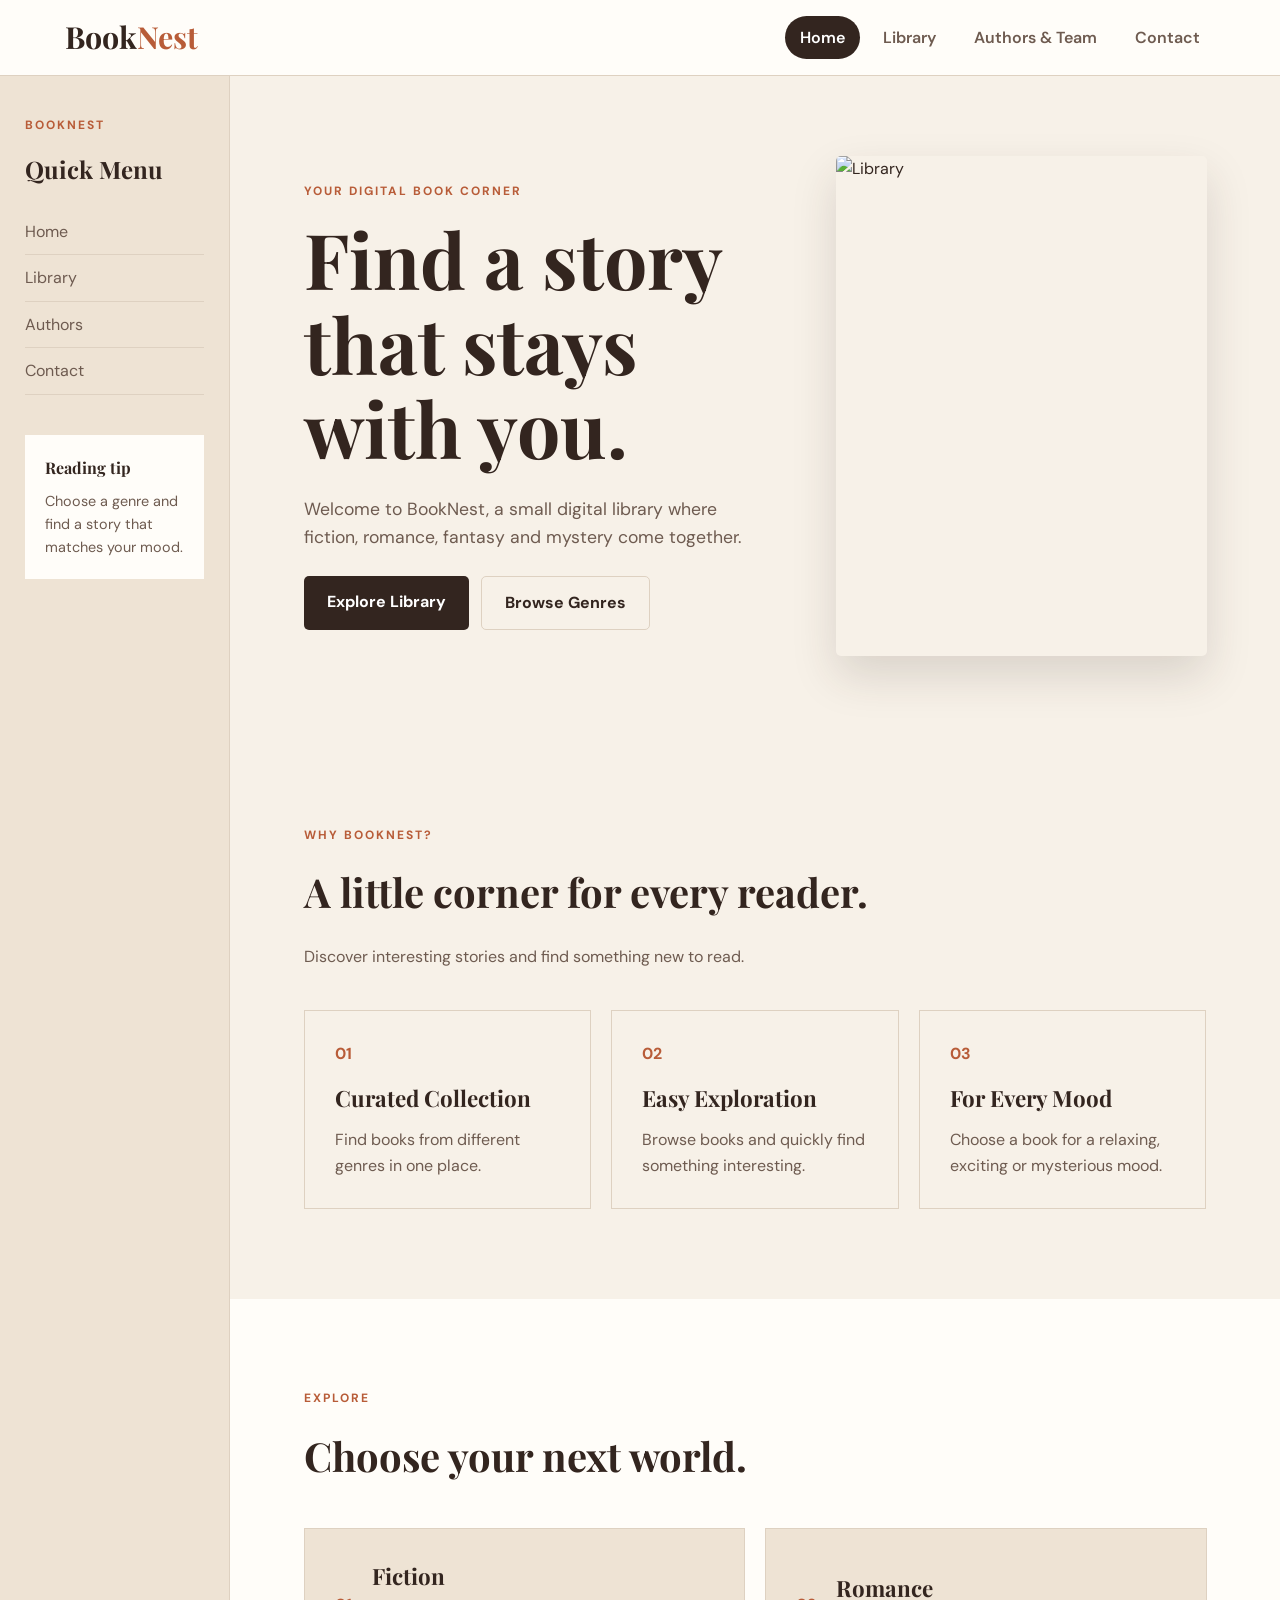
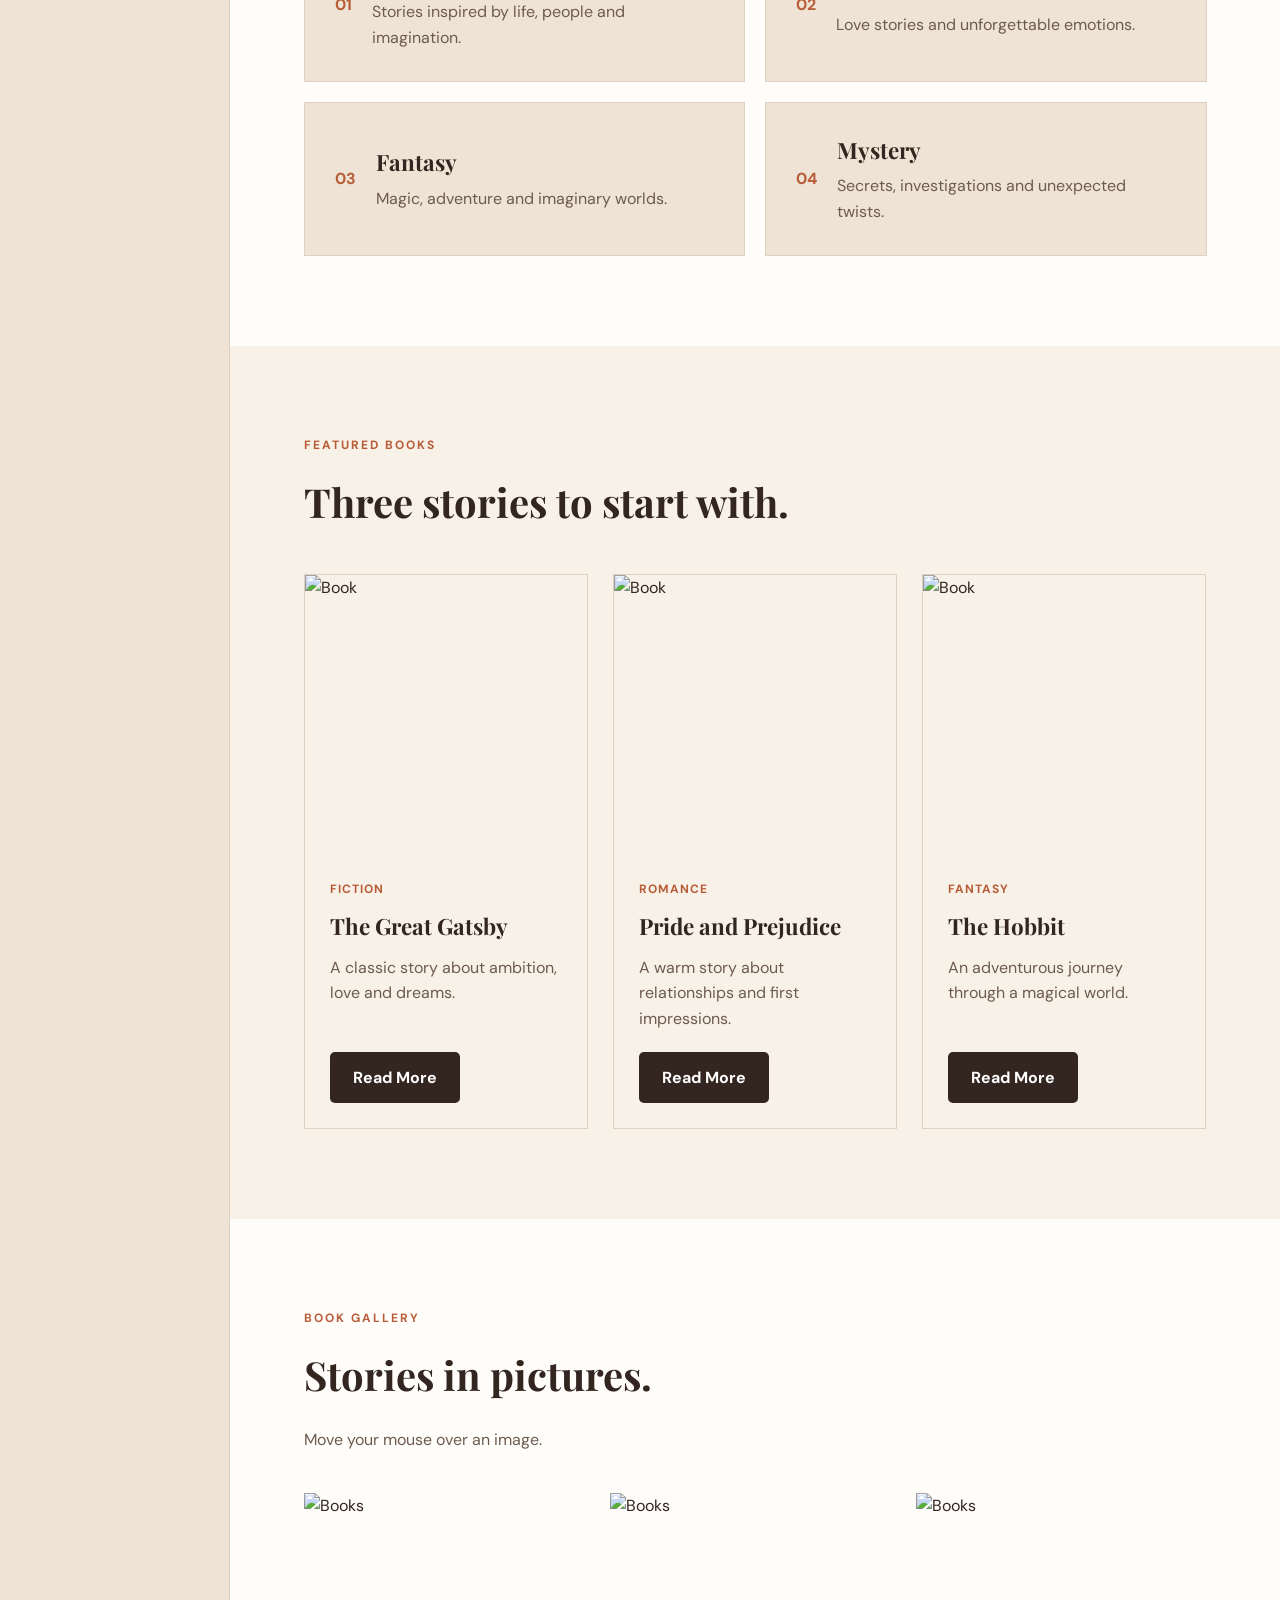
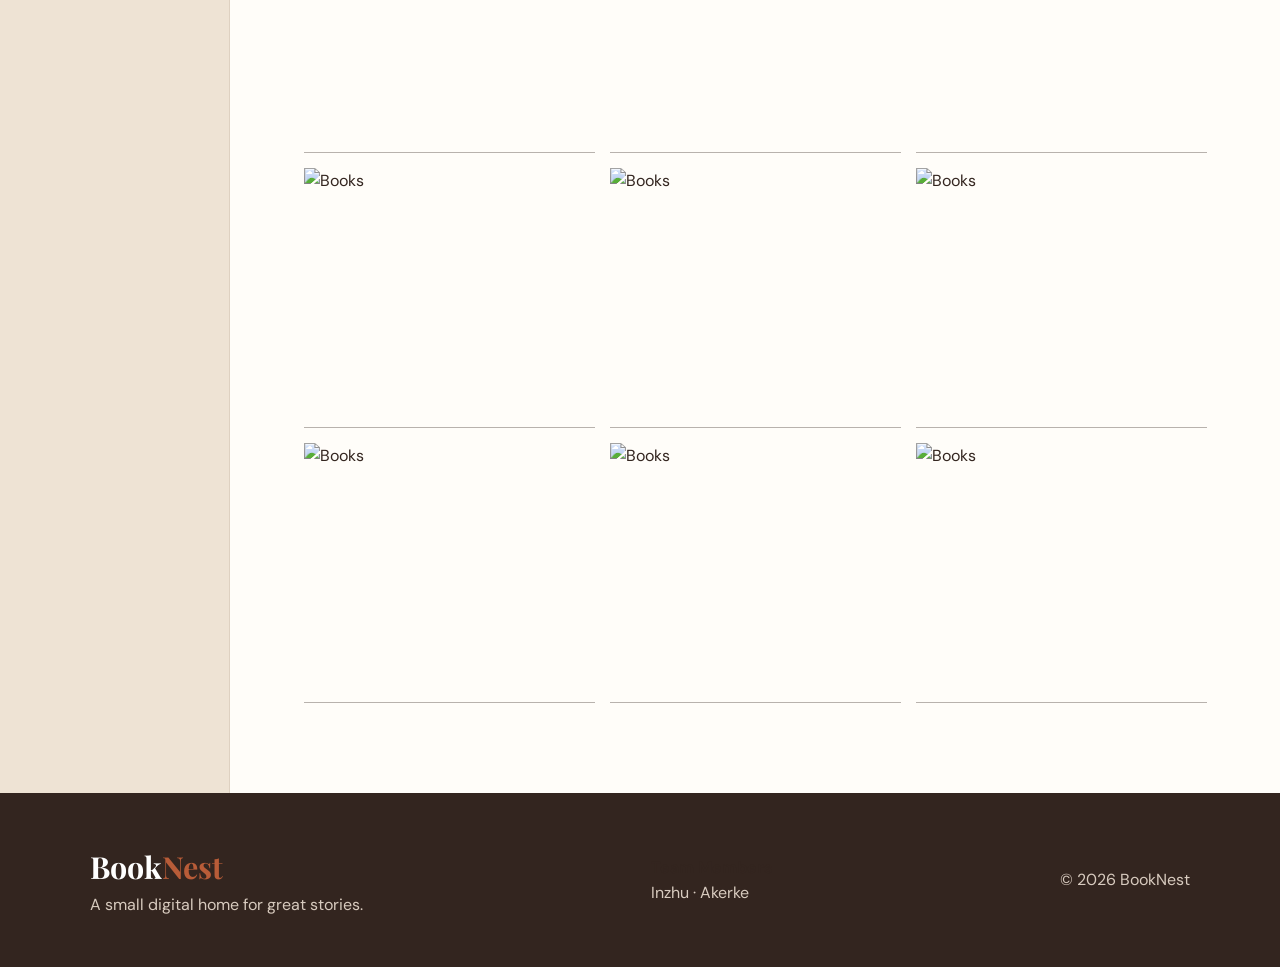
==== BookNestWeb-main/index.html @ 7879bcff "Initial commit - Assignment 3 Bootstrap integration" ====
<!DOCTYPE html>
<html lang="en">

<head>
    <meta charset="UTF-8">
    <meta name="viewport" content="width=device-width, initial-scale=1.0">
    <title>BookNest | Home</title>
    <link rel="stylesheet" href="css/style.css">
</head>

<body>

<header>
    <div class="container nav-container">

        <a href="index.html" class="logo">
            Book<span>Nest</span>
        </a>

        <nav class="nav-menu">
            <a href="index.html" class="active">Home</a>
            <a href="books.html">Library</a>
            <a href="authors.html">Authors & Team</a>
            <a href="contact.html">Contact</a>
        </nav>

    </div>
</header>


<main class="page-layout">

    <!-- SIDEBAR -->
    <aside class="sidebar">

        <p class="small-title">BOOKNEST</p>

        <h2>Quick Menu</h2>

        <a href="index.html">Home</a>
        <a href="books.html">Library</a>
        <a href="authors.html">Authors</a>
        <a href="contact.html">Contact</a>

        <div class="sidebar-note">
            <strong>Reading tip</strong>
            <p>
                Choose a genre and find a story
                that matches your mood.
            </p>
        </div>

    </aside>


    <!-- MAIN CONTENT -->
    <div class="main-content">

        <!-- HERO -->
        <section class="hero">

            <div class="hero-text">

                <p class="small-title">
                    YOUR DIGITAL BOOK CORNER
                </p>

                <h1>
                    Find a story that stays with you.
                </h1>

                <p>
                    Welcome to BookNest, a small digital
                    library where fiction, romance, fantasy
                    and mystery come together.
                </p>

                <div class="hero-buttons">

                    <a href="books.html" class="button">
                        Explore Library
                    </a>

                    <a href="#genres" class="button button-light">
                        Browse Genres
                    </a>

                </div>

            </div>


            <div class="hero-image">

                <img
                    src="https://images.unsplash.com/photo-1507842217343-583bb7270b66?auto=format&fit=crop&w=900&q=80"
                    alt="Library">

            </div>

        </section>


        <!-- WHY BOOKNEST -->
        <section class="section">

            <p class="small-title">
                WHY BOOKNEST?
            </p>

            <h2>
                A little corner for every reader.
            </h2>

            <p class="description">
                Discover interesting stories and find
                something new to read.
            </p>


            <!-- GRID -->
            <div class="feature-grid">

                <article class="feature-card">
                    <span>01</span>
                    <h3>Curated Collection</h3>
                    <p>
                        Find books from different genres
                        in one place.
                    </p>
                </article>

                <article class="feature-card">
                    <span>02</span>
                    <h3>Easy Exploration</h3>
                    <p>
                        Browse books and quickly find
                        something interesting.
                    </p>
                </article>

                <article class="feature-card">
                    <span>03</span>
                    <h3>For Every Mood</h3>
                    <p>
                        Choose a book for a relaxing,
                        exciting or mysterious mood.
                    </p>
                </article>

            </div>

        </section>


        <!-- GENRES -->
        <section class="section" id="genres">

            <p class="small-title">
                EXPLORE
            </p>

            <h2>
                Choose your next world.
            </h2>


            <div class="genre-grid">

                <a href="books.html#fiction" class="genre-card">
                    <span>01</span>
                    <div>
                        <h3>Fiction</h3>
                        <p>
                            Stories inspired by life,
                            people and imagination.
                        </p>
                    </div>
                </a>

                <a href="books.html#romance" class="genre-card">
                    <span>02</span>
                    <div>
                        <h3>Romance</h3>
                        <p>
                            Love stories and unforgettable
                            emotions.
                        </p>
                    </div>
                </a>

                <a href="books.html#fantasy" class="genre-card">
                    <span>03</span>
                    <div>
                        <h3>Fantasy</h3>
                        <p>
                            Magic, adventure and
                            imaginary worlds.
                        </p>
                    </div>
                </a>

                <a href="books.html#mystery" class="genre-card">
                    <span>04</span>
                    <div>
                        <h3>Mystery</h3>
                        <p>
                            Secrets, investigations
                            and unexpected twists.
                        </p>
                    </div>
                </a>

            </div>

        </section>


        <!-- FLEXBOX CARDS -->
        <section class="section">

            <p class="small-title">
                FEATURED BOOKS
            </p>

            <h2>
                Three stories to start with.
            </h2>


            <div class="book-cards">

                <article class="book-card">

                    <img
                        src="https://images.unsplash.com/photo-1544947950-fa07a98d237f?auto=format&fit=crop&w=500&q=80"
                        alt="Book">

                    <div class="book-card-content">

                        <span>FICTION</span>

                        <h3>
                            The Great Gatsby
                        </h3>

                        <p>
                            A classic story about ambition,
                            love and dreams.
                        </p>

                        <a href="books.html" class="button">
                            Read More
                        </a>

                    </div>

                </article>


                <article class="book-card">

                    <img
                        src="https://images.unsplash.com/photo-1511108690759-009324a90311?auto=format&fit=crop&w=500&q=80"
                        alt="Book">

                    <div class="book-card-content">

                        <span>ROMANCE</span>

                        <h3>
                            Pride and Prejudice
                        </h3>

                        <p>
                            A warm story about relationships
                            and first impressions.
                        </p>

                        <a href="books.html" class="button">
                            Read More
                        </a>

                    </div>

                </article>


                <article class="book-card">

                    <img
                        src="https://images.unsplash.com/photo-1621351183012-e2f9972dd9bf?auto=format&fit=crop&w=500&q=80"
                        alt="Book">

                    <div class="book-card-content">

                        <span>FANTASY</span>

                        <h3>
                            The Hobbit
                        </h3>

                        <p>
                            An adventurous journey through
                            a magical world.
                        </p>

                        <a href="books.html" class="button">
                            Read More
                        </a>

                    </div>

                </article>

            </div>

        </section>


        <!-- 9 IMAGE GRID -->
        <section class="section">

            <p class="small-title">
                BOOK GALLERY
            </p>

            <h2>
                Stories in pictures.
            </h2>

            <p class="description">
                Move your mouse over an image.
            </p>


            <div class="gallery">

                <figure>
                    <img src="https://images.unsplash.com/photo-1543002588-bfa74002ed7e?auto=format&fit=crop&w=500&q=80" alt="Books">
                    <figcaption>The Great Gatsby</figcaption>
                </figure>

                <figure>
                    <img src="https://images.unsplash.com/photo-1512820790803-83ca734da794?auto=format&fit=crop&w=500&q=80" alt="Books">
                    <figcaption>1984</figcaption>
                </figure>

                <figure>
                    <img src="https://images.unsplash.com/photo-1544947950-fa07a98d237f?auto=format&fit=crop&w=500&q=80" alt="Books">
                    <figcaption>Pride and Prejudice</figcaption>
                </figure>

                <figure>
                    <img src="https://images.unsplash.com/photo-1516979187457-637abb4f9353?auto=format&fit=crop&w=500&q=80" alt="Books">
                    <figcaption>Romance Collection</figcaption>
                </figure>

                <figure>
                    <img src="https://images.unsplash.com/photo-1621351183012-e2f9972dd9bf?auto=format&fit=crop&w=500&q=80" alt="Books">
                    <figcaption>The Hobbit</figcaption>
                </figure>

                <figure>
                    <img src="https://images.unsplash.com/photo-1511108690759-009324a90311?auto=format&fit=crop&w=500&q=80" alt="Books">
                    <figcaption>Fantasy</figcaption>
                </figure>

                <figure>
                    <img src="https://images.unsplash.com/photo-1519682337058-a94d519337bc?auto=format&fit=crop&w=500&q=80" alt="Books">
                    <figcaption>Mystery</figcaption>
                </figure>

                <figure>
                    <img src="https://images.unsplash.com/photo-1495446815901-a7297e633e8d?auto=format&fit=crop&w=500&q=80" alt="Books">
                    <figcaption>Reading Time</figcaption>
                </figure>

                <figure>
                    <img src="https://images.unsplash.com/photo-1521587760476-6c12a4b040da?auto=format&fit=crop&w=500&q=80" alt="Books">
                    <figcaption>BookNest Library</figcaption>
                </figure>

            </div>

        </section>

    </div>

</main>


<footer>

    <div class="footer-content">

        <div>
            <a href="index.html" class="logo">
                Book<span>Nest</span>
            </a>

            <p>
                A small digital home for great stories.
            </p>
        </div>

        <div>
            <strong>Team Members</strong>
            <p>Inzhu · Akerke</p>
        </div>

        <p>
            © 2026 BookNest
        </p>

    </div>

</footer>

</body>
</html>
---- BookNestWeb-main/css/style.css ----
@import url('https://fonts.googleapis.com/css2?family=DM+Sans:wght@400;500;600;700&family=Playfair+Display:wght@500;600;700&display=swap');




* {
    box-sizing: border-box;
    margin: 0;
    padding: 0;
}


html {
    scroll-behavior: smooth;
}


body {
    background: #f7f1e8;
    color: #33251f;
    font-family: 'DM Sans', sans-serif;
    line-height: 1.6;
}


img {
    width: 100%;
    display: block;
}


a {
    text-decoration: none;
    color: inherit;
}


h1,
h2,
h3 {
    font-family: 'Playfair Display', serif;
}


h1 {
    font-size: clamp(2.8rem, 6vw, 5rem);
    line-height: 1.1;
}


h2 {
    font-size: 2.5rem;
    margin-bottom: 20px;
}


h3 {
    font-size: 1.4rem;
}


p {
    color: #6e5b50;
}


.container {
    width: 90%;
    max-width: 1150px;
    margin: auto;
}


/* =========================
   HEADER - FLEXBOX
========================= */

header {
    background: #fffdf9;
    border-bottom: 1px solid #ded1c1;

    position: sticky;
    top: 0;

    z-index: 100;
}


/*
    FLEXBOX:
    logo on the left
    menu on the right
*/

.nav-container {
    min-height: 75px;

    display: flex;

    align-items: center;

    justify-content: space-between;

    gap: 30px;
}


.logo {
    font-family: 'Playfair Display', serif;

    font-size: 1.9rem;

    font-weight: 700;
}


.logo span {
    color: #b85c38;
}


/*
    FLEXBOX navigation
*/

.nav-menu {
    display: flex;

    align-items: center;

    gap: 8px;
}


.nav-menu a {
    padding: 9px 15px;

    border-radius: 30px;

    color: #6e5b50;

    font-weight: 600;

    transition: 0.3s;
}


.nav-menu a:hover,
.nav-menu a.active {
    background: #33251f;

    color: white;
}


/* =========================
   GRID PAGE LAYOUT
========================= */


/*
    GRID:
    sidebar = left
    content = right
*/

.page-layout {
    display: grid;

    grid-template-columns: 230px 1fr;

    min-height: calc(100vh - 75px);
}


.sidebar {
    background: #eee3d4;

    padding: 40px 25px;

    border-right: 1px solid #ded1c1;
}


.sidebar h2 {
    font-size: 1.5rem;
}


.sidebar > a {
    display: block;

    padding: 10px 0;

    border-bottom: 1px solid #ded1c1;

    color: #6e5b50;
}


.sidebar > a:hover {
    color: #b85c38;
}


.small-title {
    color: #b85c38;

    font-size: 0.75rem;

    font-weight: 700;

    letter-spacing: 2px;

    text-transform: uppercase;

    margin-bottom: 15px;
}


.sidebar-note {
    margin-top: 40px;

    padding: 20px;

    background: #fffdf9;
}


.sidebar-note strong {
    font-family: 'Playfair Display', serif;
}


.sidebar-note p {
    margin-top: 8px;

    font-size: 0.9rem;
}


/* =========================
   MAIN CONTENT
========================= */

.main-content {
    min-width: 0;
}


/* =========================
   HERO
========================= */

.hero {
    min-height: 650px;

    padding: 80px 7%;

    display: grid;

    grid-template-columns: 1fr 0.8fr;

    align-items: center;

    gap: 70px;

    background: #f7f1e8;
}


.hero-text > p:not(.small-title) {
    max-width: 600px;

    font-size: 1.1rem;

    margin: 25px 0;
}


.hero-image img {
    height: 500px;

    object-fit: cover;

    border-radius: 5px;

    box-shadow:
        0 20px 45px rgba(51, 37, 31, 0.15);
}


/* =========================
   BUTTONS
========================= */

.button {
    display: inline-block;

    border: none;

    background: #33251f;

    color: white;

    padding: 13px 23px;

    border-radius: 5px;

    font-weight: 700;

    cursor: pointer;

    transition: 0.3s;
}


.button:hover {
    background: #b85c38;

    transform: translateY(-3px);
}


.button-light {
    background: transparent;

    color: #33251f;

    border: 1px solid #ded1c1;
}


.hero-buttons {
    display: flex;

    gap: 12px;

    flex-wrap: wrap;
}


/* =========================
   SECTIONS
========================= */

.section {
    padding: 90px 7%;

    background: #fffdf9;
}


.section:nth-child(even) {
    background: #f7f1e8;
}


.description {
    max-width: 650px;

    margin-bottom: 40px;
}


/* =========================
   FEATURE GRID
========================= */

.feature-grid {

    /*
        CSS GRID
    */

    display: grid;

    grid-template-columns:
        repeat(3, 1fr);

    gap: 20px;

    margin-top: 40px;
}


.feature-card {
    padding: 30px;

    border: 1px solid #ded1c1;

    background: #f7f1e8;

    transition: 0.3s;
}


.feature-card:hover {
    transform: translateY(-7px);

    box-shadow:
        0 15px 35px rgba(51, 37, 31, 0.1);
}


.feature-card span {
    color: #b85c38;

    font-weight: 700;
}


.feature-card h3 {
    margin: 15px 0 10px;
}


/* =========================
   GENRE GRID
========================= */

.genre-grid {

    /*
        CSS GRID
    */

    display: grid;

    grid-template-columns:
        repeat(2, 1fr);

    gap: 20px;

    margin-top: 40px;
}


.genre-card {
    display: flex;

    align-items: center;

    gap: 20px;

    padding: 30px;

    background: #eee3d4;

    border: 1px solid #ded1c1;

    transition: 0.3s;
}


.genre-card:hover {
    background: #33251f;

    color: white;

    transform: translateY(-5px);
}


.genre-card:hover p {
    color: #eee3d4;
}


.genre-card > span {
    font-weight: 700;

    color: #b85c38;
}


.genre-card h3 {
    margin-bottom: 5px;
}


/* =========================
   FLEXBOX BOOK CARDS
========================= */

.book-cards {

    /*
        THIS IS FLEXBOX
    */

    display: flex;

    gap: 25px;

    flex-wrap: wrap;

    align-items: stretch;

    margin-top: 40px;
}


.book-card {

    /*
        Each card takes equal space
    */

    flex: 1 1 280px;

    display: flex;

    flex-direction: column;

    background: #f7f1e8;

    border: 1px solid #ded1c1;

    transition: 0.3s;
}


.book-card:hover {
    transform: translateY(-8px);

    box-shadow:
        0 20px 40px rgba(51, 37, 31, 0.12);
}


.book-card img {
    height: 280px;

    object-fit: cover;
}


.book-card-content {

    /*
        FLEXBOX inside card
    */

    display: flex;

    flex-direction: column;

    flex: 1;

    padding: 25px;
}


.book-card-content > span {
    color: #b85c38;

    font-size: 0.75rem;

    font-weight: 700;

    letter-spacing: 1px;
}


.book-card-content h3 {
    margin: 10px 0;
}


.book-card-content p {
    margin-bottom: 20px;
}


.book-card-content .button {
    margin-top: auto;

    align-self: flex-start;
}


/* =========================
   PAGE HERO
========================= */

.page-hero {
    padding: 90px 7%;

    background: #eee3d4;
}


.page-hero h1 {
    max-width: 800px;
}


.page-hero p:last-child {
    max-width: 650px;

    margin-top: 20px;

    font-size: 1.05rem;
}


/* =========================
   IMAGE GALLERY - GRID
========================= */

.gallery {

    /*
        GRID GALLERY
    */

    display: grid;

    grid-template-columns:
        repeat(3, 1fr);

    gap: 15px;

    margin-top: 40px;
}


.gallery figure {
    position: relative;

    overflow: hidden;

    height: 260px;
}


.gallery img {
    width: 100%;

    height: 100%;

    object-fit: cover;

    transition: 0.4s;
}


/*
    Caption is hidden initially
*/

.gallery figcaption {
    position: absolute;

    left: 0;
    right: 0;
    bottom: 0;

    padding: 18px;

    background: rgba(51, 37, 31, 0.85);

    color: white;

    transform: translateY(100%);

    transition: 0.3s;
}


/*
    When mouse is over image,
    caption appears
*/

.gallery figure:hover figcaption {
    transform: translateY(0);
}


.gallery figure:hover img {
    transform: scale(1.08);
}


/* =========================
   TEAM FLEXBOX
========================= */

.team-cards {

    display: flex;

    gap: 25px;

    flex-wrap: wrap;

    margin-top: 40px;
}


.team-card {

    flex: 1 1 300px;

    display: flex;

    align-items: center;

    gap: 20px;

    padding: 25px;

    background: #f7f1e8;

    border: 1px solid #ded1c1;

    transition: 0.3s;
}


.team-card:hover {
    transform: translateY(-5px);

    box-shadow:
        0 15px 35px rgba(51, 37, 31, 0.1);
}


.team-card img {
    width: 110px;

    height: 110px;

    object-fit: cover;

    border-radius: 50%;
}


/* =========================
   AUTHOR GRID
========================= */

.author-grid {

    display: grid;

    grid-template-columns:
        repeat(2, 1fr);

    gap: 20px;

    margin-top: 40px;
}


.author-card {
    padding: 30px;

    border: 1px solid #ded1c1;

    background: #f7f1e8;

    transition: 0.3s;
}


.author-card:hover {
    transform: translateY(-5px);

    box-shadow:
        0 15px 35px rgba(51, 37, 31, 0.1);
}


.author-card span {
    color: #b85c38;

    font-weight: 700;
}


.author-card h3 {
    margin: 12px 0;
}


/* =========================
   CONTACT - GRID
========================= */

.contact-grid {

    display: grid;

    grid-template-columns:
        1fr 1fr;

    gap: 60px;

    align-items: start;
}


.contact-info h2 {
    margin-bottom: 20px;
}


.contact-detail {

    display: flex;

    gap: 15px;

    margin-top: 30px;

    align-items: flex-start;
}


.contact-detail > span {
    color: #b85c38;

    font-weight: 700;
}


/* =========================
   CONTACT FORM
========================= */

.contact-form {

    display: flex;

    flex-direction: column;

    gap: 12px;

    padding: 30px;

    background: #f7f1e8;

    border: 1px solid #ded1c1;
}


.contact-form input,
.contact-form select,
.contact-form textarea {

    width: 100%;

    padding: 13px;

    border: 1px solid #ded1c1;

    background: white;

    font-family: inherit;

    font-size: 1rem;
}


.contact-form input:focus,
.contact-form select:focus,
.contact-form textarea:focus {

    outline: 2px solid #b85c38;
}


.contact-form label {
    font-weight: 600;

    margin-top: 8px;
}


/* =========================
   FOOTER
========================= */

footer {
    background: #33251f;

    padding: 50px 7%;
}


.footer-content {

    display: flex;

    align-items: center;

    justify-content: space-between;

    gap: 30px;

    flex-wrap: wrap;
}


footer .logo {
    color: white;
}


footer p {
    color: #d8cbbf;
}


/* =========================
   RESPONSIVE DESIGN
========================= */

@media (max-width: 900px) {

    .page-layout {
        grid-template-columns: 1fr;
    }


    .sidebar {
        display: none;
    }


    .hero {
        grid-template-columns: 1fr;

        padding: 60px 7%;
    }


    .hero-image img {
        height: 400px;
    }


    .feature-grid {
        grid-template-columns: 1fr;
    }


    .genre-grid {
        grid-template-columns: 1fr;
    }


    .gallery {
        grid-template-columns:
            repeat(2, 1fr);
    }


    .contact-grid {
        grid-template-columns: 1fr;
    }
}


@media (max-width: 650px) {

    .nav-container {
        flex-direction: column;

        padding: 20px 0;
    }


    .nav-menu {
        flex-wrap: wrap;

        justify-content: center;
    }


    .hero {
        padding: 50px 5%;
    }


    .section {
        padding: 60px 5%;
    }


    .gallery {
        grid-template-columns: 1fr;
    }


    .gallery figure {
        height: 300px;
    }


    .team-card {
        flex-direction: column;

        text-align: center;
    }


    .footer-content {
        flex-direction: column;

        align-items: flex-start;
    }

}
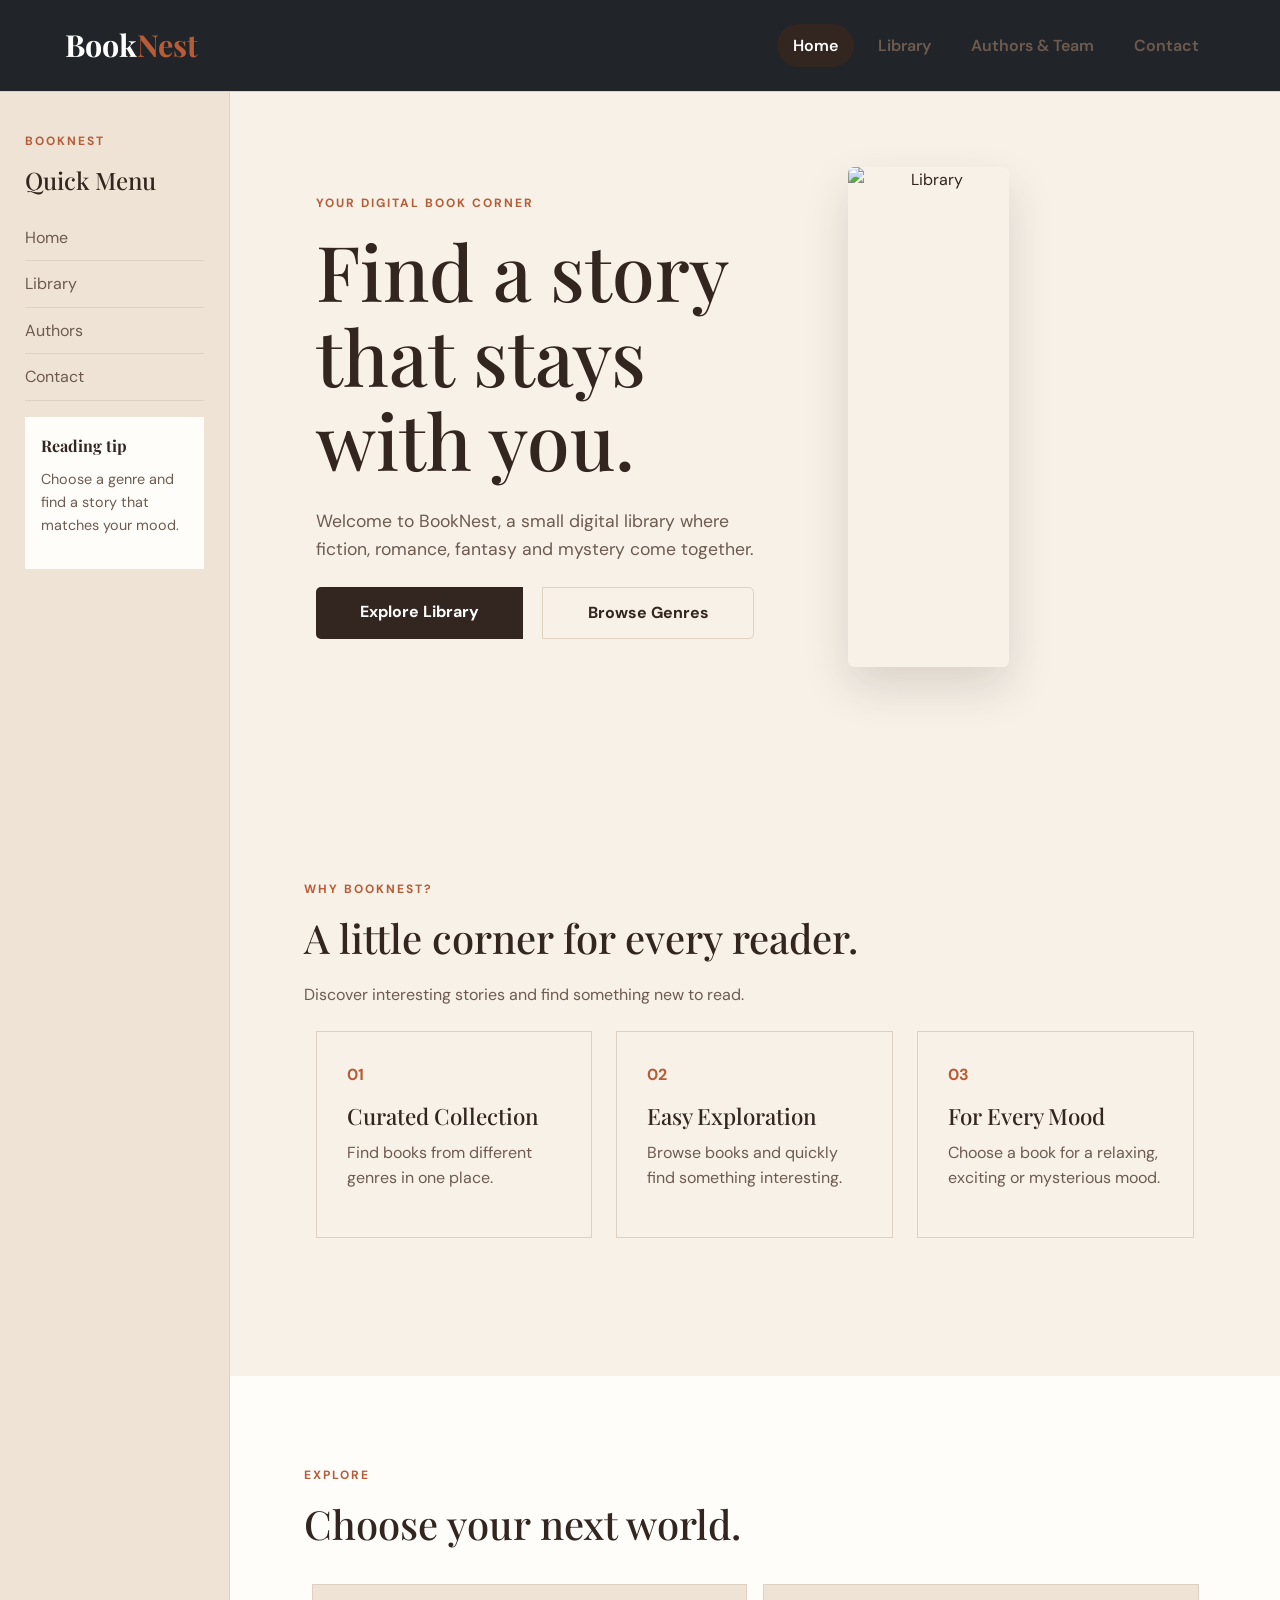
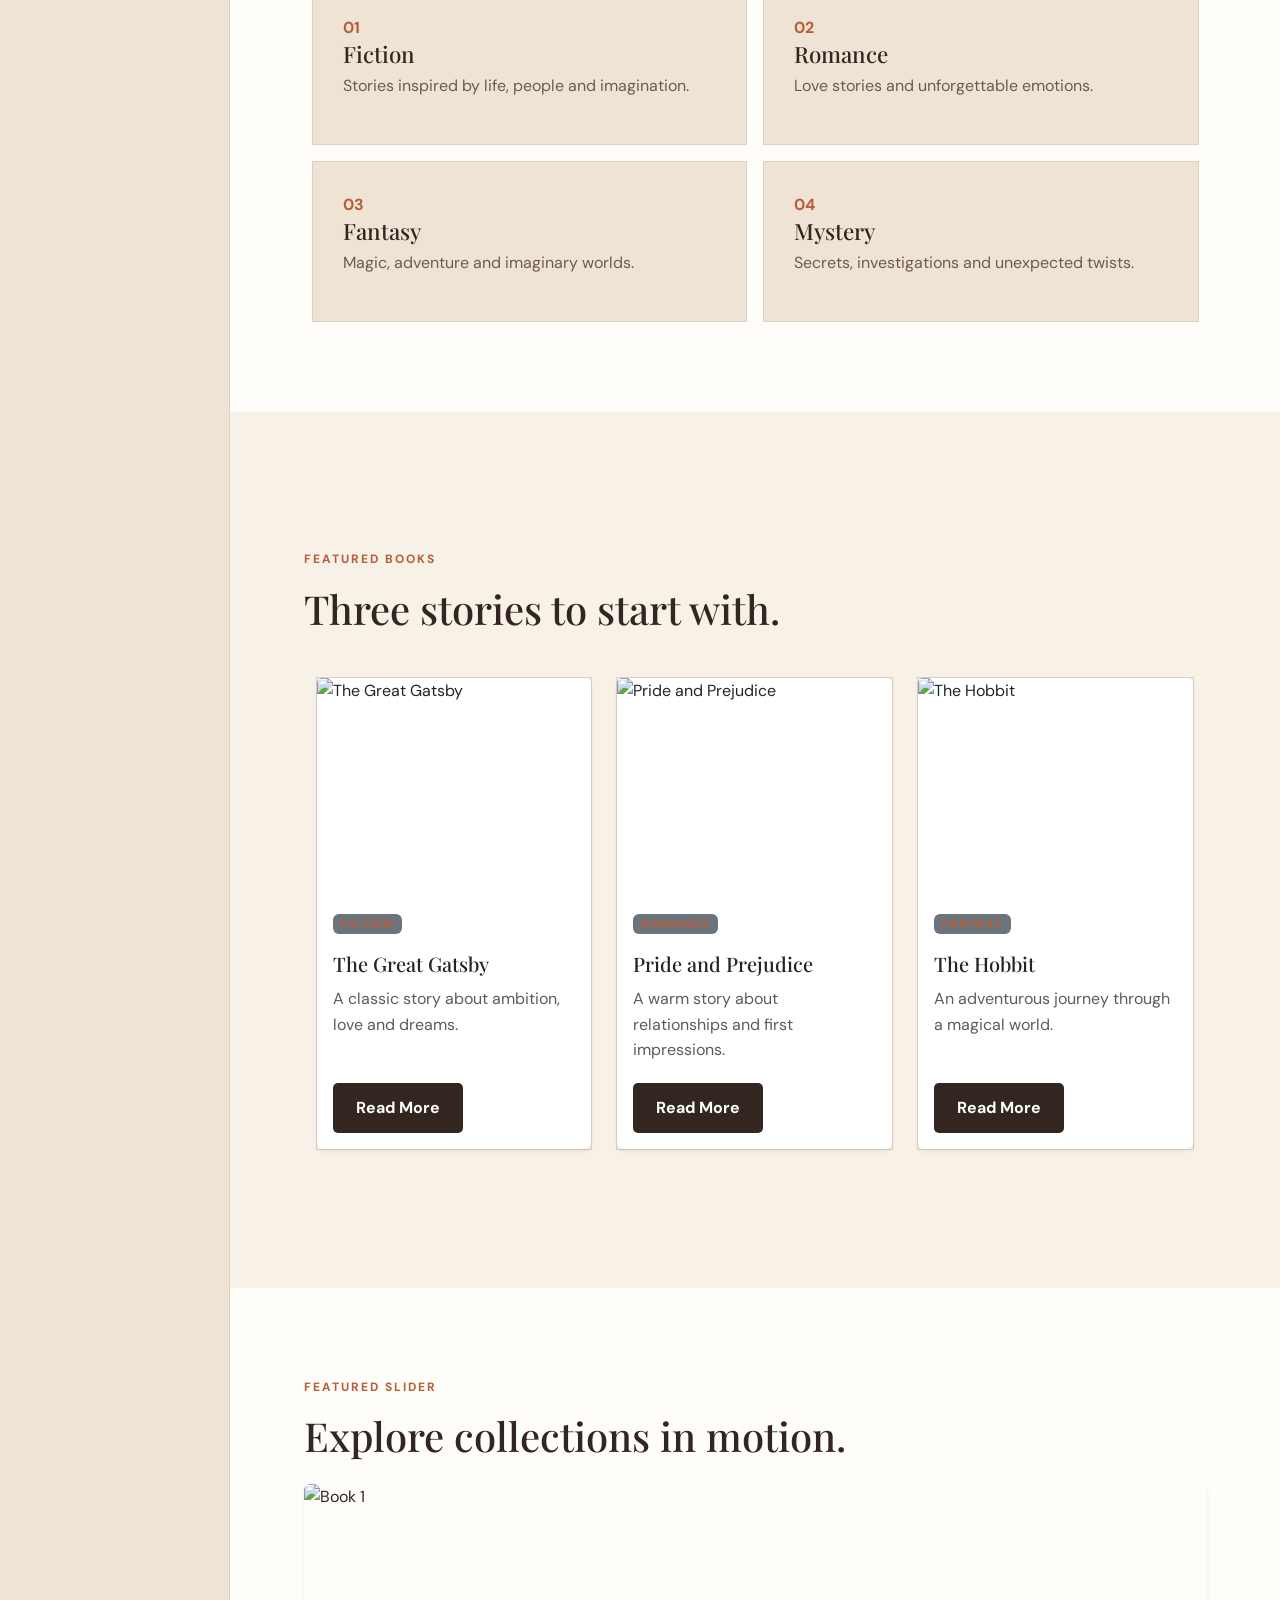
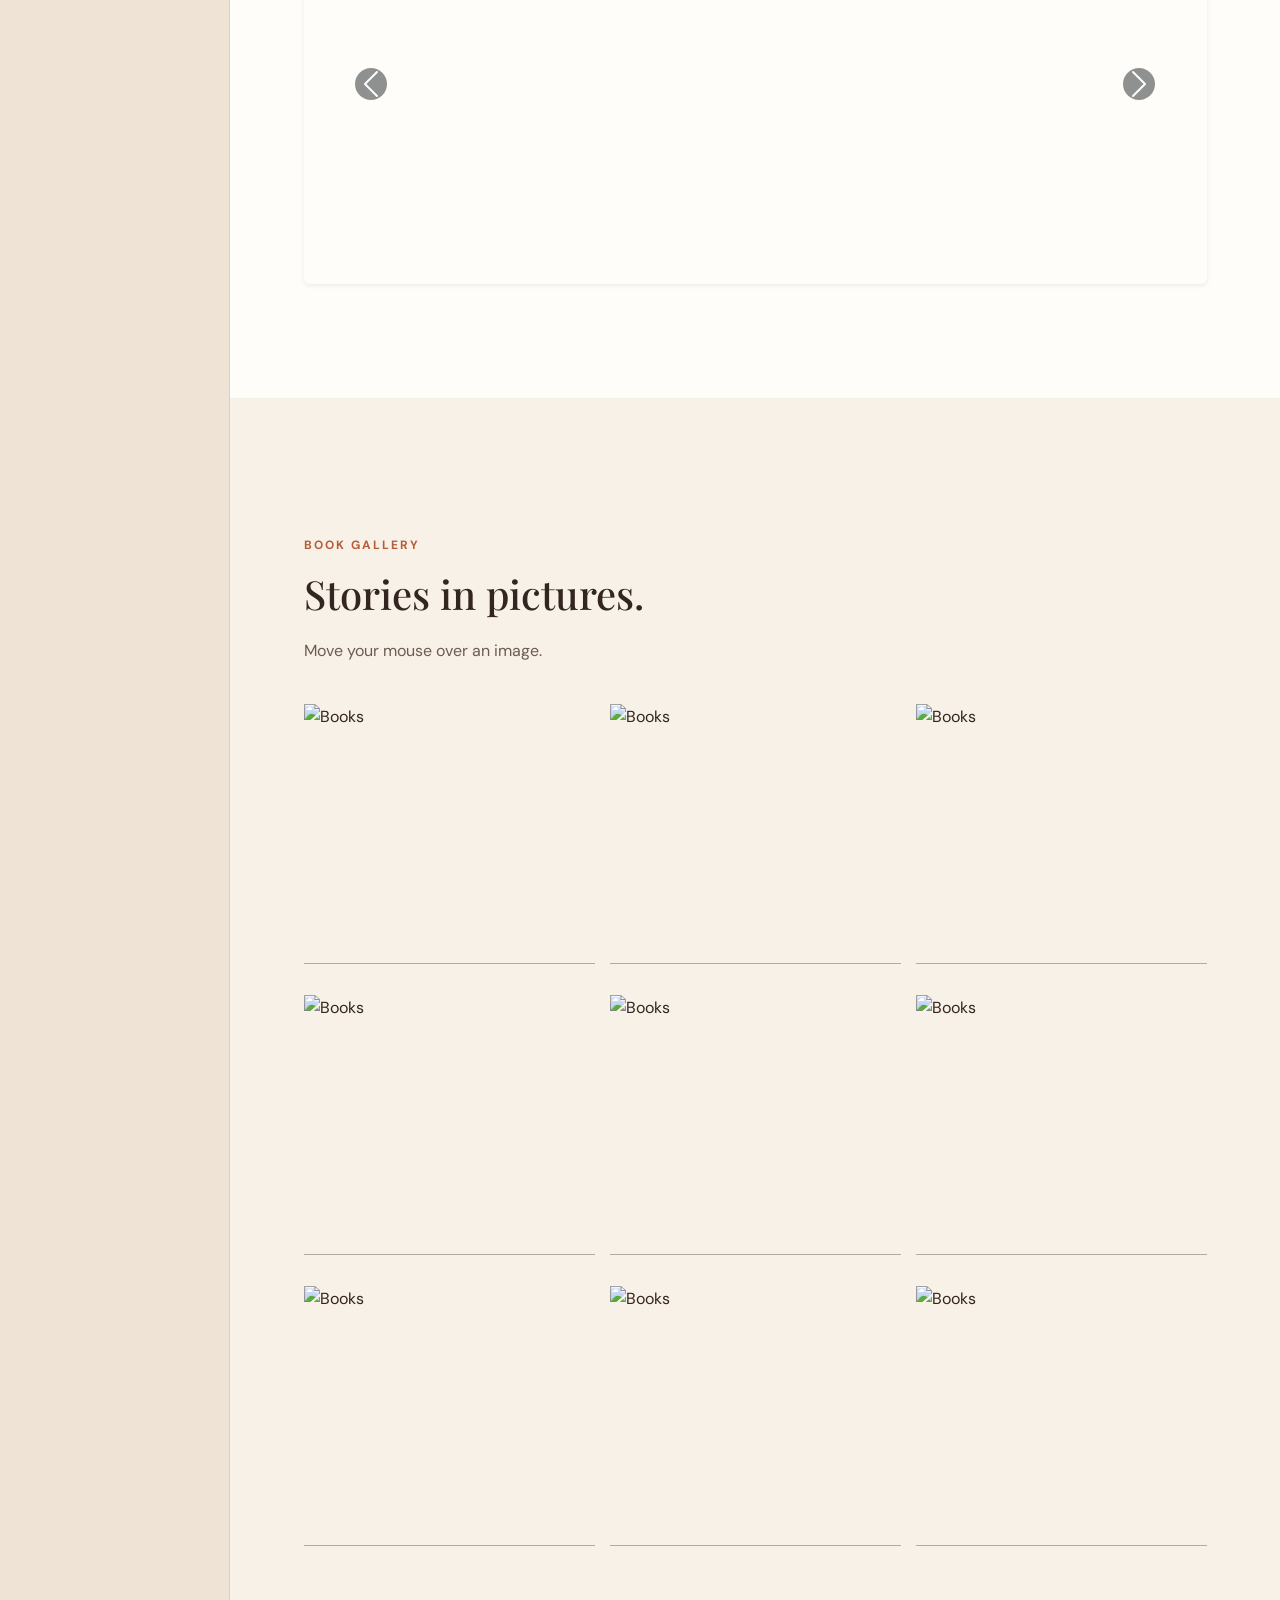
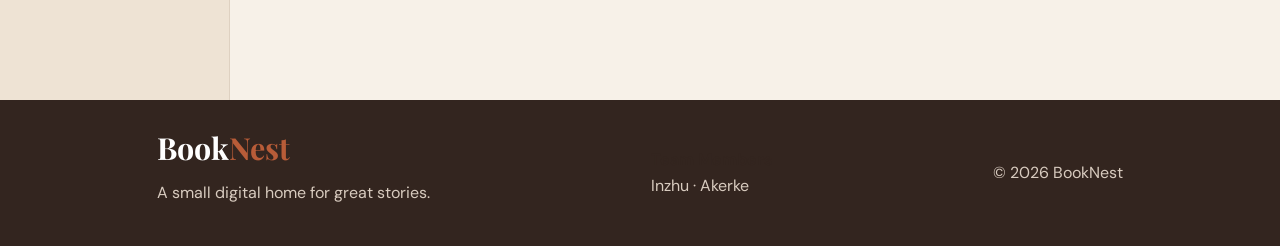
==== commit ecb51b6e: "Adding code for index.html, contact.html, authors.html, books.html, style.css" ====
--- a/BookNestWeb-main/index.html
+++ b/BookNestWeb-main/index.html
@@ -5,30 +5,42 @@
     <meta charset="UTF-8">
     <meta name="viewport" content="width=device-width, initial-scale=1.0">
     <title>BookNest | Home</title>
+    <!-- Bootstrap 5 CSS -->
+    <link href="https://cdn.jsdelivr.net/npm/bootstrap@5.3.3/dist/css/bootstrap.min.css" rel="stylesheet">
     <link rel="stylesheet" href="css/style.css">
+    <style>
+        /* Сброс узкой ширины, чтобы карточки не сжимались */
+        .feature-card, .genre-card, .hero-text, .book-card {
+            width: 100% !important;
+            max-width: 100% !important;
+        }
+    </style>
 </head>
 
 <body>
 
-<header>
-    <div class="container nav-container">
-
-        <a href="index.html" class="logo">
+<header class="bg-dark">
+    <!-- Task 5: Navbar с бренд-логотипом и гамбургер-меню -->
+    <nav class="navbar navbar-expand-lg navbar-dark container nav-container py-3">
+        <a href="index.html" class="logo navbar-brand m-0">
             Book<span>Nest</span>
         </a>
 
-        <nav class="nav-menu">
-            <a href="index.html" class="active">Home</a>
-            <a href="books.html">Library</a>
-            <a href="authors.html">Authors & Team</a>
-            <a href="contact.html">Contact</a>
-        </nav>
-
-    </div>
+        <button class="navbar-toggler ms-auto" type="button" data-bs-toggle="collapse" data-bs-target="#mainNavbar" aria-controls="mainNavbar" aria-expanded="false" aria-label="Toggle navigation">
+            <span class="navbar-toggler-icon"></span>
+        </button>
+
+        <div class="collapse navbar-collapse nav-menu justify-content-end" id="mainNavbar">
+            <a href="index.html" class="active nav-link d-inline-block px-3">Home</a>
+            <a href="books.html" class="nav-link d-inline-block px-3">Library</a>
+            <a href="authors.html" class="nav-link d-inline-block px-3">Authors & Team</a>
+            <a href="contact.html" class="nav-link d-inline-block px-3">Contact</a>
+        </div>
+    </nav>
 </header>
 
 
-<main class="page-layout">
+<main class="page-layout container-fluid px-0">
 
     <!-- SIDEBAR -->
     <aside class="sidebar">
@@ -42,7 +54,7 @@
         <a href="authors.html">Authors</a>
         <a href="contact.html">Contact</a>
 
-        <div class="sidebar-note">
+        <div class="sidebar-note my-3 p-3">
             <strong>Reading tip</strong>
             <p>
                 Choose a genre and find a story
@@ -56,97 +68,98 @@
     <!-- MAIN CONTENT -->
     <div class="main-content">
 
-        <!-- HERO -->
-        <section class="hero">
-
-            <div class="hero-text">
+        <!-- HERO SECTION -->
+        <section class="hero row align-items-center mx-0 py-4">
+
+            <div class="hero-text col-12 col-lg-6 mb-4 mb-lg-0">
 
                 <p class="small-title">
                     YOUR DIGITAL BOOK CORNER
                 </p>
 
-                <h1>
+                <h1 class="mt-2 mb-3">
                     Find a story that stays with you.
                 </h1>
 
-                <p>
+                <p class="mb-4">
                     Welcome to BookNest, a small digital
                     library where fiction, romance, fantasy
                     and mystery come together.
                 </p>
 
-                <div class="hero-buttons">
-
-                    <a href="books.html" class="button">
+                <!-- Task 6: Bootstrap Buttons -->
+                <div class="hero-buttons btn-group" role="group" aria-label="Hero actions">
+                    <a href="books.html" class="button btn btn-primary me-2">
                         Explore Library
                     </a>
-
-                    <a href="#genres" class="button button-light">
+                    <a href="#genres" class="button button-light btn btn-outline-secondary">
                         Browse Genres
                     </a>
-
-                </div>
-
-            </div>
-
-
-            <div class="hero-image">
-
-                <img
-                    src="https://images.unsplash.com/photo-1507842217343-583bb7270b66?auto=format&fit=crop&w=900&q=80"
-                    alt="Library">
-
+                </div>
+
+            </div>
+
+
+            <div class="hero-image col-12 col-lg-6 text-center">
+                <img src="https://images.unsplash.com/photo-1507842217343-583bb7270b66?auto=format&fit=crop&w=900&q=80"
+                     alt="Library" class="img-fluid rounded">
             </div>
 
         </section>
 
 
         <!-- WHY BOOKNEST -->
-        <section class="section">
+        <section class="section my-5">
 
             <p class="small-title">
                 WHY BOOKNEST?
             </p>
 
-            <h2>
+            <h2 class="mt-1">
                 A little corner for every reader.
             </h2>
 
-            <p class="description">
+            <p class="description mb-4">
                 Discover interesting stories and find
                 something new to read.
             </p>
 
 
-            <!-- GRID -->
-            <div class="feature-grid">
-
-                <article class="feature-card">
-                    <span>01</span>
-                    <h3>Curated Collection</h3>
-                    <p>
-                        Find books from different genres
-                        in one place.
-                    </p>
-                </article>
-
-                <article class="feature-card">
-                    <span>02</span>
-                    <h3>Easy Exploration</h3>
-                    <p>
-                        Browse books and quickly find
-                        something interesting.
-                    </p>
-                </article>
-
-                <article class="feature-card">
-                    <span>03</span>
-                    <h3>For Every Mood</h3>
-                    <p>
-                        Choose a book for a relaxing,
-                        exciting or mysterious mood.
-                    </p>
-                </article>
+            <!-- FEATURE GRID -->
+            <div class="row g-4 mx-0">
+
+                <div class="col-12 col-md-4">
+                    <article class="feature-card h-100">
+                        <span>01</span>
+                        <h3>Curated Collection</h3>
+                        <p>
+                            Find books from different genres
+                            in one place.
+                        </p>
+                    </article>
+                </div>
+
+                <div class="col-12 col-md-4">
+                    <article class="feature-card h-100">
+                        <span>02</span>
+                        <h3>Easy Exploration</h3>
+                        <p>
+                            Browse books and quickly find
+                            something interesting.
+                        </p>
+                    </article>
+                </div>
+
+                <div class="col-12 col-md-4">
+                    <article class="feature-card h-100">
+                        <span>03</span>
+                        <h3>For Every Mood</h3>
+                        <p>
+                            Choose a book for a relaxing,
+                            exciting or mysterious mood.
+                        </p>
+                    </article>
+                </div>
 
             </div>
 
@@ -154,7 +167,7 @@
 
 
         <!-- GENRES -->
-        <section class="section" id="genres">
+        <section class="section my-5" id="genres">
 
             <p class="small-title">
                 EXPLORE
@@ -165,59 +178,67 @@
             </h2>
 
 
-            <div class="genre-grid">
-
-                <a href="books.html#fiction" class="genre-card">
-                    <span>01</span>
-                    <div>
-                        <h3>Fiction</h3>
-                        <p>
-                            Stories inspired by life,
-                            people and imagination.
-                        </p>
-                    </div>
-                </a>
-
-                <a href="books.html#romance" class="genre-card">
-                    <span>02</span>
-                    <div>
-                        <h3>Romance</h3>
-                        <p>
-                            Love stories and unforgettable
-                            emotions.
-                        </p>
-                    </div>
-                </a>
-
-                <a href="books.html#fantasy" class="genre-card">
-                    <span>03</span>
-                    <div>
-                        <h3>Fantasy</h3>
-                        <p>
-                            Magic, adventure and
-                            imaginary worlds.
-                        </p>
-                    </div>
-                </a>
-
-                <a href="books.html#mystery" class="genre-card">
-                    <span>04</span>
-                    <div>
-                        <h3>Mystery</h3>
-                        <p>
-                            Secrets, investigations
-                            and unexpected twists.
-                        </p>
-                    </div>
-                </a>
-
-            </div>
-
-        </section>
-
-
-        <!-- FLEXBOX CARDS -->
-        <section class="section">
+            <div class="row g-3 mx-0 mt-3">
+
+                <div class="col-12 col-md-6">
+                    <a href="books.html#fiction" class="genre-card text-decoration-none d-block h-100">
+                        <span>01</span>
+                        <div>
+                            <h3>Fiction</h3>
+                            <p>
+                                Stories inspired by life,
+                                people and imagination.
+                            </p>
+                        </div>
+                    </a>
+                </div>
+
+                <div class="col-12 col-md-6">
+                    <a href="books.html#romance" class="genre-card text-decoration-none d-block h-100">
+                        <span>02</span>
+                        <div>
+                            <h3>Romance</h3>
+                            <p>
+                                Love stories and unforgettable
+                                emotions.
+                            </p>
+                        </div>
+                    </a>
+                </div>
+
+                <div class="col-12 col-md-6">
+                    <a href="books.html#fantasy" class="genre-card text-decoration-none d-block h-100">
+                        <span>03</span>
+                        <div>
+                            <h3>Fantasy</h3>
+                            <p>
+                                Magic, adventure and
+                                imaginary worlds.
+                            </p>
+                        </div>
+                    </a>
+                </div>
+
+                <div class="col-12 col-md-6">
+                    <a href="books.html#mystery" class="genre-card text-decoration-none d-block h-100">
+                        <span>04</span>
+                        <div>
+                            <h3>Mystery</h3>
+                            <p>
+                                Secrets, investigations
+                                and unexpected twists.
+                            </p>
+                        </div>
+                    </a>
+                </div>
+
+            </div>
+
+        </section>
+
+
+        <!-- FEATURED BOOKS (Task 8: Bootstrap Cards) -->
+        <section class="section my-5">
 
             <p class="small-title">
                 FEATURED BOOKS
@@ -228,98 +249,131 @@
             </h2>
 
 
-            <div class="book-cards">
-
-                <article class="book-card">
-
-                    <img
-                        src="https://images.unsplash.com/photo-1544947950-fa07a98d237f?auto=format&fit=crop&w=500&q=80"
-                        alt="Book">
-
-                    <div class="book-card-content">
-
-                        <span>FICTION</span>
-
-                        <h3>
-                            The Great Gatsby
-                        </h3>
-
-                        <p>
-                            A classic story about ambition,
-                            love and dreams.
-                        </p>
-
-                        <a href="books.html" class="button">
-                            Read More
-                        </a>
-
-                    </div>
-
-                </article>
-
-
-                <article class="book-card">
-
-                    <img
-                        src="https://images.unsplash.com/photo-1511108690759-009324a90311?auto=format&fit=crop&w=500&q=80"
-                        alt="Book">
-
-                    <div class="book-card-content">
-
-                        <span>ROMANCE</span>
-
-                        <h3>
-                            Pride and Prejudice
-                        </h3>
-
-                        <p>
-                            A warm story about relationships
-                            and first impressions.
-                        </p>
-
-                        <a href="books.html" class="button">
-                            Read More
-                        </a>
-
-                    </div>
-
-                </article>
-
-
-                <article class="book-card">
-
-                    <img
-                        src="https://images.unsplash.com/photo-1621351183012-e2f9972dd9bf?auto=format&fit=crop&w=500&q=80"
-                        alt="Book">
-
-                    <div class="book-card-content">
-
-                        <span>FANTASY</span>
-
-                        <h3>
-                            The Hobbit
-                        </h3>
-
-                        <p>
-                            An adventurous journey through
-                            a magical world.
-                        </p>
-
-                        <a href="books.html" class="button">
-                            Read More
-                        </a>
-
-                    </div>
-
-                </article>
-
-            </div>
-
-        </section>
-
-
-        <!-- 9 IMAGE GRID -->
-        <section class="section">
+            <div class="row g-4 mx-0 mt-2">
+
+                <div class="col-12 col-md-4">
+                    <article class="book-card h-100">
+                        <div class="card h-100 border-0 shadow-sm">
+                            <img src="https://images.unsplash.com/photo-1544947950-fa07a98d237f?auto=format&fit=crop&w=500&q=80"
+                                 alt="The Great Gatsby" class="card-img-top" style="height: 220px; object-fit: cover;">
+
+                            <div class="book-card-content card-body p-3 d-flex flex-column">
+                                <span class="badge bg-secondary mb-2 align-self-start">FICTION</span>
+                                <h3 class="card-title h5">The Great Gatsby</h3>
+                                <p class="card-text text-muted">
+                                    A classic story about ambition, love and dreams.
+                                </p>
+                                <a href="books.html" class="button btn btn-primary mt-auto">
+                                    Read More
+                                </a>
+                            </div>
+                        </div>
+                    </article>
+                </div>
+
+
+                <div class="col-12 col-md-4">
+                    <article class="book-card h-100">
+                        <div class="card h-100 border-0 shadow-sm">
+                            <img src="https://images.unsplash.com/photo-1511108690759-009324a90311?auto=format&fit=crop&w=500&q=80"
+                                 alt="Pride and Prejudice" class="card-img-top" style="height: 220px; object-fit: cover;">
+
+                            <div class="book-card-content card-body p-3 d-flex flex-column">
+                                <span class="badge bg-secondary mb-2 align-self-start">ROMANCE</span>
+                                <h3 class="card-title h5">Pride and Prejudice</h3>
+                                <p class="card-text text-muted">
+                                    A warm story about relationships and first impressions.
+                                </p>
+                                <a href="books.html" class="button btn btn-primary mt-auto">
+                                    Read More
+                                </a>
+                            </div>
+                        </div>
+                    </article>
+                </div>
+
+
+                <div class="col-12 col-md-4">
+                    <article class="book-card h-100">
+                        <div class="card h-100 border-0 shadow-sm">
+                            <img src="https://images.unsplash.com/photo-1621351183012-e2f9972dd9bf?auto=format&fit=crop&w=500&q=80"
+                                 alt="The Hobbit" class="card-img-top" style="height: 220px; object-fit: cover;">
+
+                            <div class="book-card-content card-body p-3 d-flex flex-column">
+                                <span class="badge bg-secondary mb-2 align-self-start">FANTASY</span>
+                                <h3 class="card-title h5">The Hobbit</h3>
+                                <p class="card-text text-muted">
+                                    An adventurous journey through a magical world.
+                                </p>
+                                <a href="books.html" class="button btn btn-primary mt-auto">
+                                    Read More
+                                </a>
+                            </div>
+                        </div>
+                    </article>
+                </div>
+
+            </div>
+
+        </section>
+
+
+        <!-- Task 7: Bootstrap Carousel (1 картинка на слайд) -->
+        <section class="section my-5">
+
+            <p class="small-title">
+                FEATURED SLIDER
+            </p>
+
+            <h2>
+                Explore collections in motion.
+            </h2>
+
+            <div id="bookCarousel" class="carousel slide my-4 shadow-sm rounded overflow-hidden" data-bs-ride="carousel">
+                <div class="carousel-inner">
+                    <div class="carousel-item active">
+                        <img src="https://images.unsplash.com/photo-1543002588-bfa74002ed7e?auto=format&fit=crop&w=800&q=80" class="d-block w-100" style="height: 400px; object-fit: cover;" alt="Book 1">
+                    </div>
+                    <div class="carousel-item">
+                        <img src="https://images.unsplash.com/photo-1512820790803-83ca734da794?auto=format&fit=crop&w=800&q=80" class="d-block w-100" style="height: 400px; object-fit: cover;" alt="Book 2">
+                    </div>
+                    <div class="carousel-item">
+                        <img src="https://images.unsplash.com/photo-1544947950-fa07a98d237f?auto=format&fit=crop&w=800&q=80" class="d-block w-100" style="height: 400px; object-fit: cover;" alt="Book 3">
+                    </div>
+                    <div class="carousel-item">
+                        <img src="https://images.unsplash.com/photo-1516979187457-637abb4f9353?auto=format&fit=crop&w=800&q=80" class="d-block w-100" style="height: 400px; object-fit: cover;" alt="Book 4">
+                    </div>
+                    <div class="carousel-item">
+                        <img src="https://images.unsplash.com/photo-1621351183012-e2f9972dd9bf?auto=format&fit=crop&w=800&q=80" class="d-block w-100" style="height: 400px; object-fit: cover;" alt="Book 5">
+                    </div>
+                    <div class="carousel-item">
+                        <img src="https://images.unsplash.com/photo-1511108690759-009324a90311?auto=format&fit=crop&w=800&q=80" class="d-block w-100" style="height: 400px; object-fit: cover;" alt="Book 6">
+                    </div>
+                    <div class="carousel-item">
+                        <img src="https://images.unsplash.com/photo-1519682337058-a94d519337bc?auto=format&fit=crop&w=800&q=80" class="d-block w-100" style="height: 400px; object-fit: cover;" alt="Book 7">
+                    </div>
+                    <div class="carousel-item">
+                        <img src="https://images.unsplash.com/photo-1495446815901-a7297e633e8d?auto=format&fit=crop&w=800&q=80" class="d-block w-100" style="height: 400px; object-fit: cover;" alt="Book 8">
+                    </div>
+                    <div class="carousel-item">
+                        <img src="https://images.unsplash.com/photo-1521587760476-6c12a4b040da?auto=format&fit=crop&w=800&q=80" class="d-block w-100" style="height: 400px; object-fit: cover;" alt="Book 9">
+                    </div>
+                </div>
+                <button class="carousel-control-prev" type="button" data-bs-target="#bookCarousel" data-bs-slide="prev">
+                    <span class="carousel-control-prev-icon bg-dark p-2 rounded-circle" aria-hidden="true"></span>
+                    <span class="visually-hidden">Previous</span>
+                </button>
+                <button class="carousel-control-next" type="button" data-bs-target="#bookCarousel" data-bs-slide="next">
+                    <span class="carousel-control-next-icon bg-dark p-2 rounded-circle" aria-hidden="true"></span>
+                    <span class="visually-hidden">Next</span>
+                </button>
+            </div>
+
+        </section>
+
+
+        <!-- GALLERY -->
+        <section class="section my-5">
 
             <p class="small-title">
                 BOOK GALLERY
@@ -329,7 +383,7 @@
                 Stories in pictures.
             </h2>
 
-            <p class="description">
+            <p class="description mb-3">
                 Move your mouse over an image.
             </p>
 
@@ -390,26 +444,26 @@
 </main>
 
 
-<footer>
-
-    <div class="footer-content">
+<footer class="mt-auto py-4">
+
+    <div class="footer-content container">
 
         <div>
             <a href="index.html" class="logo">
                 Book<span>Nest</span>
             </a>
 
-            <p>
+            <p class="mt-2">
                 A small digital home for great stories.
             </p>
         </div>
 
         <div>
             <strong>Team Members</strong>
-            <p>Inzhu · Akerke</p>
+            <p class="m-0">Inzhu · Akerke</p>
         </div>
 
-        <p>
+        <p class="m-0">
             © 2026 BookNest
         </p>
 
@@ -417,5 +471,7 @@
 
 </footer>
 
+<!-- Bootstrap JS Bundle -->
+<script src="https://cdn.jsdelivr.net/npm/bootstrap@5.3.3/dist/js/bootstrap.bundle.min.js"></script>
 </body>
 </html>
--- a/BookNestWeb-main/css/style.css
+++ b/BookNestWeb-main/css/style.css
@@ -1,6 +1,20 @@
 @import url('https://fonts.googleapis.com/css2?family=DM+Sans:wght@400;500;600;700&family=Playfair+Display:wght@500;600;700&display=swap');
 
-
+a {
+    text-decoration: none !important;
+    color: inherit;
+}
+
+
+.nav-link {
+    color: #6e5b50 !important;
+}
+
+.nav-link:hover, 
+.nav-link.active {
+    background: #33251f !important;
+    color: #ffffff !important;
+}
 
 
 * {
@@ -76,13 +90,35 @@
 ========================= */
 
 header {
-    background: #fffdf9;
+    background: #fffdf9 !important;
     border-bottom: 1px solid #ded1c1;
-
     position: sticky;
     top: 0;
-
-    z-index: 100;
+    z-index: 1000;
+}
+
+
+.navbar-toggler {
+    border-color: #ded1c1 !important;
+}
+
+.navbar-toggler-icon {
+    filter: invert(20%) sepia(15%) saturate(1000%) hue-rotate(350deg);
+}
+
+
+@media (max-width: 991px) {
+    .navbar-collapse {
+        background: #fffdf9;
+        padding: 15px;
+        border-top: 1px solid #ded1c1;
+        margin-top: 10px;
+    }
+    
+    .nav-menu a {
+        display: block !important;
+        margin-bottom: 5px;
+    }
 }
 
 
@@ -788,98 +824,42 @@
 
 
 /* =========================
-   CONTACT - GRID
-========================= */
-
-.contact-grid {
-
-    display: grid;
-
-    grid-template-columns:
-        1fr 1fr;
-
-    gap: 60px;
-
-    align-items: start;
-}
-
-
-.contact-info h2 {
-    margin-bottom: 20px;
-}
-
+   CONTACT SECTION
+========================= */
 
 .contact-detail {
-
-    display: flex;
-
-    gap: 15px;
-
-    margin-top: 30px;
-
-    align-items: flex-start;
-}
-
+    background: #f7f1e8;
+    border: 1px solid #ded1c1 !important;
+}
 
 .contact-detail > span {
     color: #b85c38;
-
     font-weight: 700;
 }
 
-
-/* =========================
-   CONTACT FORM
-========================= */
-
 .contact-form {
-
-    display: flex;
-
-    flex-direction: column;
-
-    gap: 12px;
-
-    padding: 30px;
-
-    background: #f7f1e8;
-
+    background: #f7f1e8 !important;
+    border: 1px solid #ded1c1 !important;
+}
+
+.contact-form .form-control,
+.contact-form .form-select {
     border: 1px solid #ded1c1;
-}
-
-
-.contact-form input,
-.contact-form select,
-.contact-form textarea {
-
-    width: 100%;
-
-    padding: 13px;
-
-    border: 1px solid #ded1c1;
-
-    background: white;
-
-    font-family: inherit;
-
-    font-size: 1rem;
-}
-
-
-.contact-form input:focus,
-.contact-form select:focus,
-.contact-form textarea:focus {
-
-    outline: 2px solid #b85c38;
-}
-
+    border-radius: 4px;
+    padding: 12px;
+    background-color: #ffffff;
+}
+
+.contact-form .form-control:focus,
+.contact-form .form-select:focus {
+    border-color: #b85c38;
+    box-shadow: 0 0 0 0.25rem rgba(184, 92, 56, 0.25);
+}
 
 .contact-form label {
     font-weight: 600;
-
     margin-top: 8px;
 }
-
 
 /* =========================
    FOOTER
@@ -968,18 +948,6 @@
 
 @media (max-width: 650px) {
 
-    .nav-container {
-        flex-direction: column;
-
-        padding: 20px 0;
-    }
-
-
-    .nav-menu {
-        flex-wrap: wrap;
-
-        justify-content: center;
-    }
 
 
     .hero {
@@ -1015,4 +983,4 @@
         align-items: flex-start;
     }
 
-}+}
